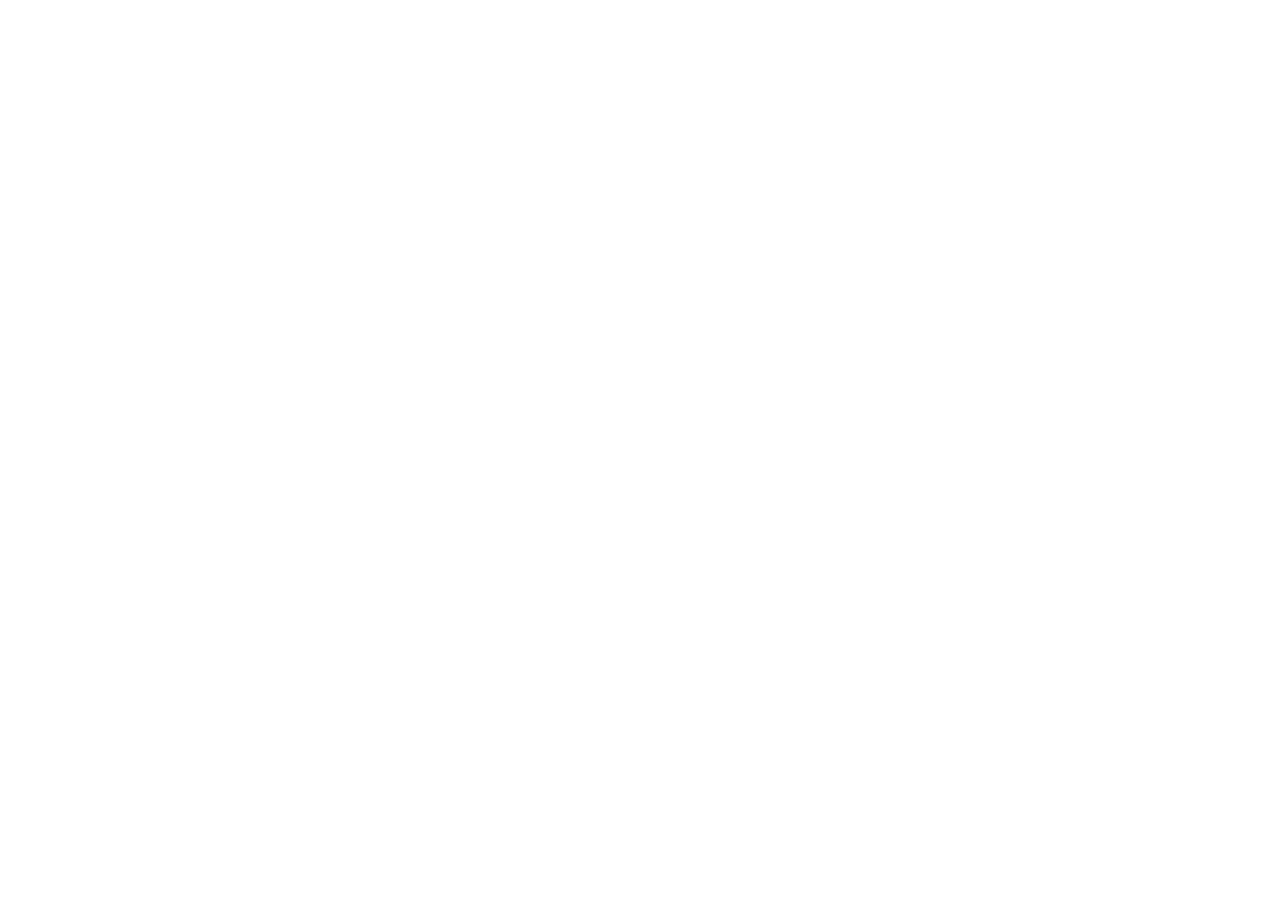
==== kiosk.html @ e1cd1c3a "Added HTML and CSS files" ====
<!DOCTYPE html>
<html lang="en">
<head>
  <meta charset="UTF-8">
  <meta name="viewport" content="width=device-width, initial-scale=1.0">
  <title>HallLine — Student Kiosk</title>
  <link rel="stylesheet" href="./styles/tokens.css">
  <link rel="stylesheet" href="./styles/reset.css">
  <link rel="stylesheet" href="./styles/layout.css">
  <link rel="stylesheet" href="./styles/components.css">
  <link rel="stylesheet" href="./styles/views/kiosk.css">
</head>
<body class="page-kiosk">
  <header class="kiosk-header"></header>

  <section class="kiosk-setup" hidden></section>

  <main class="kiosk-grid">
    <section class="kiosk-checkout">
      <section class="checkout-signin"></section>
      <section class="checkout-webcam" hidden></section>
      <section class="checkout-destinations" hidden></section>
    </section>

    <section class="kiosk-active-passes"></section>
  </main>

  <section class="return-verify-prompt" hidden></section>
</body>
</html>
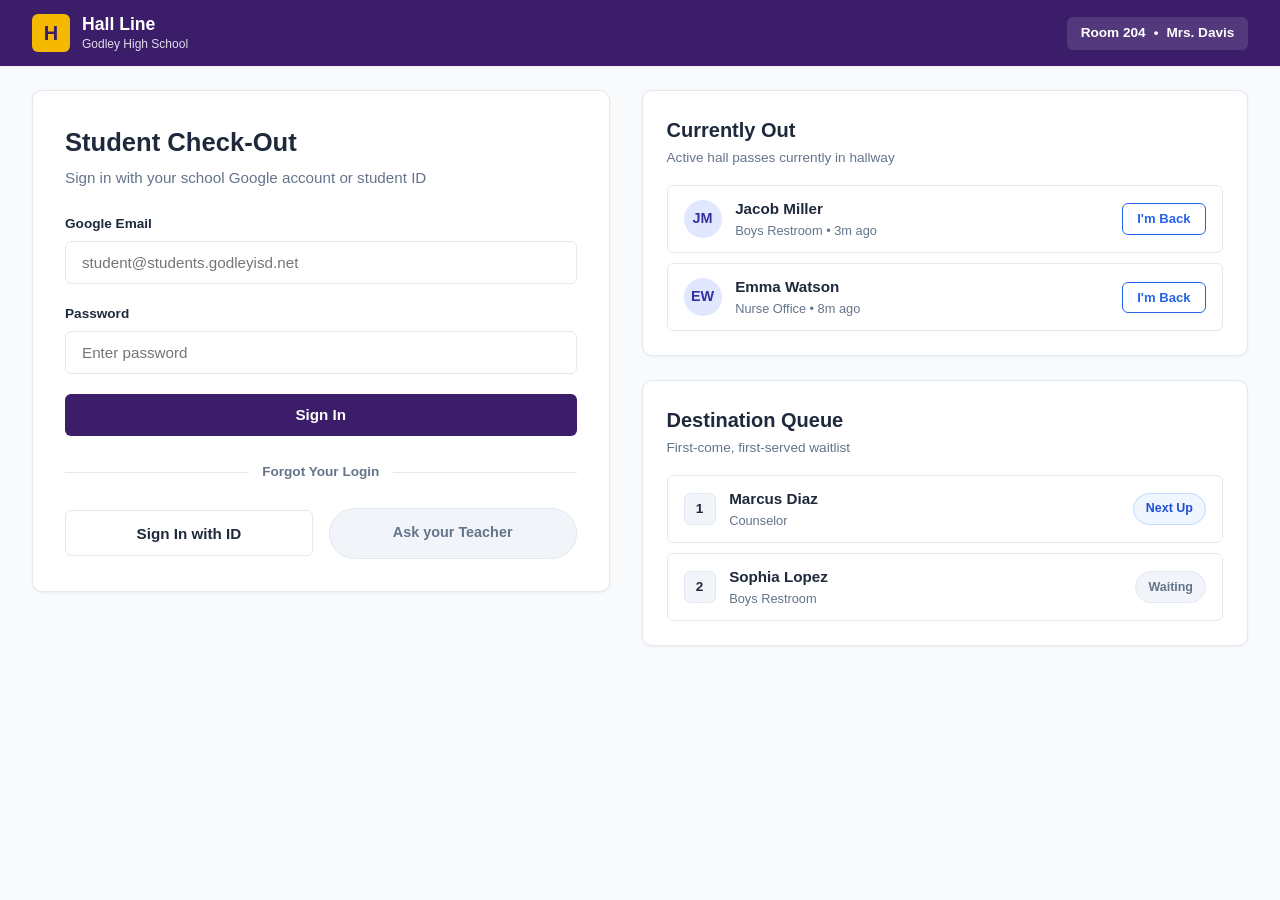
==== commit 4cb05932: "Finished up Styling and Adding Features on kiosk.html Updated this file: - index.html - kiosk.html -" ====
--- a/kiosk.html
+++ b/kiosk.html
@@ -11,20 +11,175 @@
   <link rel="stylesheet" href="./styles/views/kiosk.css">
 </head>
 <body class="page-kiosk">
-  <header class="kiosk-header"></header>
+  <header class="site-header">
+    <div class="logo-container">
+      <div class="logo-mark">H</div>
+      <div class="logo-text">
+        <h2 class="logo-title">Hall Line</h2>
+        <span class="logo-subtitle">Godley High School</span>
+      </div>
+    </div>
+    <div class="header-room-info">
+      <span>Room 204</span>
+      <span>•</span>
+      <span>Mrs. Davis</span>
+    </div>
+  </header>
 
-  <section class="kiosk-setup" hidden></section>
+  <main class="kiosk-container">
+    <section class="kiosk-left">
+      <div class="signin-box" id="signinBox">
+        <div class="section-title-wrap">
+          <h1 class="section-title">Student Check-Out</h1>
+          <p class="section-desc">Sign in with your school Google account or student ID</p>
+        </div>
 
-  <main class="kiosk-grid">
-    <section class="kiosk-checkout">
-      <section class="checkout-signin"></section>
-      <section class="checkout-webcam" hidden></section>
-      <section class="checkout-destinations" hidden></section>
+        <form id="formStudentSignIn" class="signin-form" novalidate>
+          <div class="form-group">
+            <label for="inputEmail" class="form-label">Google Email</label>
+            <input type="email" id="inputEmail" class="form-input" placeholder="student@students.godleyisd.net" required autocomplete="off">
+          </div>
+
+          <div class="form-group">
+            <label for="inputPassword" class="form-label">Password</label>
+            <input type="password" id="inputPassword" class="form-input" placeholder="Enter password" required autocomplete="off">
+          </div>
+
+          <button type="submit" class="btn-primary">Sign In</button>
+
+          <div class="signin-divider">
+            <span>Forgot Your Login</span>
+          </div>
+
+          <div class="signin-actions-row">
+            <button type="button" class="btn-id-signin" id="btnIdSignIn">Sign In with ID</button>
+            <div class="pill-ask-teacher">Ask your Teacher</div>
+          </div>
+
+          <div class="signin-error" id="signinError" hidden></div>
+        </form>
+      </div>
+
+      <div class="destination-sheet" id="destinationSheet" hidden>
+        <div class="destination-header">
+          <div class="verified-student-bar">
+            <span class="verified-icon">✓</span>
+            <span class="verified-name" id="verifiedStudentName">Student Verified</span>
+            <button type="button" class="btn-cancel-signin" id="btnCancelSignIn">Cancel</button>
+          </div>
+          <h2 class="destination-title">Choose Your Destination</h2>
+          <p class="destination-desc">Select where you are heading or join the queue</p>
+        </div>
+
+        <div class="destination-grid" id="destinationGrid">
+          <button type="button" class="destination-card" data-destination="Boys Restroom">
+            <span class="dest-name">Boys Restroom</span>
+            <span class="dest-status dest-status--open">Open Spot</span>
+          </button>
+
+          <button type="button" class="destination-card" data-destination="Girls Restroom">
+            <span class="dest-name">Girls Restroom</span>
+            <span class="dest-status dest-status--open">Open Spot</span>
+          </button>
+
+          <button type="button" class="destination-card" data-destination="Nurse Office">
+            <span class="dest-name">Nurse Office</span>
+            <span class="dest-status dest-status--open">Open Spot</span>
+          </button>
+
+          <button type="button" class="destination-card" data-destination="Main Office">
+            <span class="dest-name">Main Office</span>
+            <span class="dest-status dest-status--open">Open Spot</span>
+          </button>
+
+          <button type="button" class="destination-card" data-destination="Counselor">
+            <span class="dest-name">Counselor</span>
+            <span class="dest-status dest-status--full">Join Queue</span>
+          </button>
+
+          <button type="button" class="destination-card" data-destination="Other">
+            <span class="dest-name">Other</span>
+            <span class="dest-status dest-status--open">Open Spot</span>
+          </button>
+        </div>
+
+        <div class="other-input-wrap" id="otherInputWrap" hidden>
+          <label for="inputOtherWhere" class="form-label">Where are you going?</label>
+          <div class="other-input-row">
+            <input type="text" id="inputOtherWhere" class="form-input" placeholder="e.g. Band Hall, Room 102">
+            <button type="button" class="btn-primary" id="btnConfirmOther">Confirm Pass</button>
+          </div>
+        </div>
+      </div>
     </section>
 
-    <section class="kiosk-active-passes"></section>
+    <section class="kiosk-right">
+      <div class="panel-section panel-currently-out">
+        <div class="panel-header">
+          <h2 class="panel-title">Currently Out</h2>
+          <p class="panel-desc">Active hall passes currently in hallway</p>
+        </div>
+        <div class="out-list-wrapper" id="outListWrapper">
+          <div class="out-list" id="currentlyOutList"></div>
+        </div>
+      </div>
+
+      <div class="panel-section panel-queue">
+        <div class="panel-header">
+          <h2 class="panel-title">Destination Queue</h2>
+          <p class="panel-desc">First-come, first-served waitlist</p>
+        </div>
+        <div class="queue-list-wrapper" id="queueListWrapper">
+          <div class="queue-list" id="queueList"></div>
+        </div>
+      </div>
+    </section>
   </main>
 
-  <section class="return-verify-prompt" hidden></section>
+  <div class="modal-overlay" id="modalVerifyReturn" hidden>
+    <div class="modal-card">
+      <h3 class="modal-title">Verify Return</h3>
+      <p class="modal-desc">Confirm that <strong id="verifyReturnStudentName"></strong> has returned to class.</p>
+      
+      <div class="modal-form">
+        <div class="form-group">
+          <label for="inputVerifyPassword" class="form-label">Enter Password or Scan ID</label>
+          <input type="password" id="inputVerifyPassword" class="form-input" placeholder="Password or scan badge">
+        </div>
+        <div class="modal-buttons">
+          <button type="button" class="btn-secondary" id="btnCancelVerifyReturn">Cancel</button>
+          <button type="button" class="btn-primary" id="btnConfirmReturn">I'm Back</button>
+        </div>
+      </div>
+    </div>
+  </div>
+
+  <div class="modal-overlay" id="modalQueueTurn" hidden>
+    <div class="modal-card modal-card--center">
+      <div class="turn-badge">Turn Available</div>
+      <h2 class="turn-student-name" id="turnStudentName">Marcus Diaz</h2>
+      <p class="turn-question">Are you still wanting to go to <strong id="turnDestination">Counselor</strong>?</p>
+      
+      <div class="modal-buttons">
+        <button type="button" class="btn-secondary" id="btnRemoveFromQueue">Remove from Queue</button>
+        <button type="button" class="btn-primary" id="btnCheckoutFromQueue">Checkout</button>
+      </div>
+    </div>
+  </div>
+
+  <div class="modal-overlay" id="modalWebcamScanner" hidden>
+    <div class="modal-card modal-card--scanner">
+      <h3 class="modal-title">Scan Student ID</h3>
+      <p class="modal-desc">Hold barcode up to camera or use demo test badge</p>
+      <div id="scannerReader" class="scanner-viewport"></div>
+      <div class="scanner-actions">
+        <button type="button" class="btn-secondary" id="btnDemoScanCard">Simulate Badge Scan</button>
+        <button type="button" class="btn-secondary" id="btnCloseScanner">Cancel</button>
+      </div>
+    </div>
+  </div>
+
+  <script src="./assets/html5-qrcode.min.js"></script>
+  <script src="./scripts/kiosk.js"></script>
 </body>
 </html>
--- a/styles/tokens.css
+++ b/styles/tokens.css
@@ -0,0 +1,32 @@
+:root {
+  /* Brand */
+  --color-brand-purple: #3b1d6a;
+  --color-brand-gold: #f5b800;
+
+  /* Role Colors */
+  --color-student: #2563eb;
+  --color-teacher: #16a34a;
+  --color-admin: #dc2626;
+
+  /* Neutrals */
+  --color-bg: #f8fafc;
+  --color-card-bg: #ffffff;
+  --color-text-main: #1e293b;
+  --color-text-muted: #64748b;
+  --color-border: #e2e8f0;
+
+  /* Typography */
+  --font-sans: Arial, Helvetica, sans-serif;
+
+  /* Shadows & Radius */
+  --radius-sm: 6px;
+  --radius-md: 10px;
+  --radius-full: 9999px;
+  --shadow-sm: 0 1px 3px rgba(0, 0, 0, 0.06);
+  --shadow-md: 0 4px 12px rgba(0, 0, 0, 0.08);
+  --shadow-hover: 0 8px 20px rgba(0, 0, 0, 0.12);
+
+  /* Transitions */
+  --transition-speed: 0.25s;
+  --transition-ease: ease;
+}
--- a/styles/layout.css
+++ b/styles/layout.css
@@ -0,0 +1,18 @@
+body {
+  min-height: 100vh;
+  display: flex;
+  flex-direction: column;
+}
+
+.site-header {
+  width: 100%;
+}
+
+.sign-in-shell {
+  flex: 1;
+  display: flex;
+  flex-direction: column;
+  align-items: center;
+  justify-content: center;
+  padding: 2.5rem 1.5rem;
+}
--- a/styles/components.css
+++ b/styles/components.css
@@ -0,0 +1,58 @@
+/* Site Header */
+.site-header {
+  display: flex;
+  align-items: center;
+  justify-content: space-between;
+  padding: 0.85rem 2rem;
+  background-color: var(--color-brand-purple);
+  color: #ffffff;
+  box-shadow: var(--shadow-sm);
+}
+
+.logo-container {
+  display: flex;
+  align-items: center;
+  gap: 0.75rem;
+}
+
+.logo-mark {
+  display: flex;
+  align-items: center;
+  justify-content: center;
+  width: 38px;
+  height: 38px;
+  background-color: var(--color-brand-gold);
+  color: var(--color-brand-purple);
+  font-weight: 700;
+  font-size: 1.25rem;
+  border-radius: var(--radius-sm);
+}
+
+.logo-text {
+  display: flex;
+  flex-direction: column;
+}
+
+.logo-title {
+  font-size: 1.1rem;
+  font-weight: 700;
+  line-height: 1.2;
+}
+
+.logo-subtitle {
+  font-size: 0.75rem;
+  opacity: 0.85;
+}
+
+/* Header Room Info */
+.header-room-info {
+  display: flex;
+  align-items: center;
+  gap: 0.5rem;
+  background-color: rgba(255, 255, 255, 0.12);
+  padding: 0.4rem 0.85rem;
+  border-radius: var(--radius-sm);
+  font-size: 0.85rem;
+  font-weight: 600;
+  color: #ffffff;
+}
--- a/styles/views/kiosk.css
+++ b/styles/views/kiosk.css
@@ -0,0 +1,642 @@
+/* Kiosk Grid Layout */
+.page-kiosk {
+  background-color: var(--color-bg);
+  min-height: 100vh;
+  display: flex;
+  flex-direction: column;
+}
+
+.kiosk-container {
+  flex: 1;
+  display: grid;
+  grid-template-columns: 1fr 1.05fr;
+  gap: 2rem;
+  padding: 1.5rem 2rem;
+  max-width: 1400px;
+  width: 100%;
+  margin: 0 auto;
+}
+
+/* Common Section Titles */
+.section-title-wrap {
+  margin-bottom: 1.5rem;
+}
+
+.section-title {
+  font-size: 1.6rem;
+  font-weight: 700;
+  color: var(--color-text-main);
+  margin-bottom: 0.35rem;
+}
+
+.section-desc {
+  font-size: 0.95rem;
+  color: var(--color-text-muted);
+}
+
+/* Left Hero Section */
+.kiosk-left {
+  display: flex;
+  flex-direction: column;
+  position: relative;
+}
+
+.signin-box {
+  background-color: var(--color-card-bg);
+  border-radius: var(--radius-md);
+  padding: 2rem;
+  box-shadow: var(--shadow-sm);
+  border: 1px solid var(--color-border);
+  transition: opacity var(--transition-speed) var(--transition-ease),
+              transform var(--transition-speed) var(--transition-ease);
+}
+
+.signin-form {
+  display: flex;
+  flex-direction: column;
+  gap: 1.25rem;
+}
+
+.form-group {
+  display: flex;
+  flex-direction: column;
+  gap: 0.4rem;
+}
+
+.form-label {
+  font-size: 0.85rem;
+  font-weight: 600;
+  color: var(--color-text-main);
+}
+
+.form-input {
+  width: 100%;
+  padding: 0.75rem 1rem;
+  border: 1px solid var(--color-border);
+  border-radius: var(--radius-sm);
+  font-family: inherit;
+  font-size: 0.95rem;
+  color: var(--color-text-main);
+  background-color: #ffffff;
+  outline: none;
+  transition: border-color var(--transition-speed) var(--transition-ease);
+}
+
+.form-input:focus {
+  border-color: var(--color-student);
+}
+
+/* Sign In Divider */
+.signin-divider {
+  display: flex;
+  align-items: center;
+  text-align: center;
+  margin: 0.35rem 0;
+}
+
+.signin-divider::before,
+.signin-divider::after {
+  content: "";
+  flex: 1;
+  border-bottom: 1px solid var(--color-border);
+}
+
+.signin-divider span {
+  padding: 0 0.85rem;
+  font-size: 0.85rem;
+  font-weight: 600;
+  color: var(--color-text-muted);
+}
+
+/* Sign In Actions */
+.signin-actions-row {
+  display: flex;
+  align-items: center;
+  justify-content: space-between;
+  gap: 1rem;
+}
+
+.btn-id-signin {
+  flex: 1;
+  display: flex;
+  align-items: center;
+  justify-content: center;
+  padding: 0.85rem 1.15rem;
+  background-color: #ffffff;
+  border: 1px solid var(--color-border);
+  border-radius: var(--radius-sm);
+  font-family: inherit;
+  font-size: 0.95rem;
+  font-weight: 700;
+  color: var(--color-text-main);
+  cursor: pointer;
+  transition: background-color var(--transition-speed) var(--transition-ease),
+              border-color var(--transition-speed) var(--transition-ease);
+}
+
+.btn-id-signin:hover {
+  background-color: var(--color-bg);
+  border-color: var(--color-student);
+}
+
+.pill-ask-teacher {
+  flex: 1;
+  display: flex;
+  align-items: center;
+  justify-content: center;
+  padding: 0.85rem 1.15rem;
+  background-color: #f1f5f9;
+  border-radius: var(--radius-full);
+  font-size: 0.9rem;
+  font-weight: 600;
+  color: var(--color-text-muted);
+  user-select: none;
+  border: 1px solid var(--color-border);
+  text-align: center;
+}
+
+.btn-primary {
+  padding: 0.8rem 1.25rem;
+  background-color: var(--color-brand-purple);
+  color: #ffffff;
+  border: none;
+  border-radius: var(--radius-sm);
+  font-family: inherit;
+  font-size: 0.95rem;
+  font-weight: 700;
+  cursor: pointer;
+  transition: background-color var(--transition-speed) var(--transition-ease);
+}
+
+.btn-primary:hover {
+  background-color: #2d1254;
+}
+
+.btn-secondary {
+  padding: 0.7rem 1.15rem;
+  background-color: #ffffff;
+  color: var(--color-text-main);
+  border: 1px solid var(--color-border);
+  border-radius: var(--radius-sm);
+  font-family: inherit;
+  font-size: 0.9rem;
+  font-weight: 600;
+  cursor: pointer;
+}
+
+.btn-secondary:hover {
+  background-color: var(--color-bg);
+}
+
+.signin-error {
+  padding: 0.65rem 0.9rem;
+  border-radius: var(--radius-sm);
+  background-color: #fef2f2;
+  border: 1px solid #fecaca;
+  color: #b91c1c;
+  font-size: 0.85rem;
+}
+
+/* Slide-Up Destination Sheet */
+.destination-sheet {
+  background-color: var(--color-card-bg);
+  border-radius: var(--radius-md);
+  padding: 2rem;
+  box-shadow: var(--shadow-sm);
+  border: 1px solid var(--color-border);
+  animation: slideUpFade 0.35s ease forwards;
+}
+
+@keyframes slideUpFade {
+  from {
+    opacity: 0;
+    transform: translateY(20px);
+  }
+  to {
+    opacity: 1;
+    transform: translateY(0);
+  }
+}
+
+.destination-header {
+  margin-bottom: 1.5rem;
+}
+
+.verified-student-bar {
+  display: flex;
+  align-items: center;
+  justify-content: space-between;
+  background-color: #f0fdf4;
+  border: 1px solid #bbf7d0;
+  padding: 0.5rem 0.85rem;
+  border-radius: var(--radius-sm);
+  margin-bottom: 1rem;
+}
+
+.verified-icon {
+  color: #16a34a;
+  font-weight: 800;
+  margin-right: 0.5rem;
+}
+
+.verified-name {
+  font-size: 0.9rem;
+  font-weight: 700;
+  color: #166534;
+  flex: 1;
+}
+
+.btn-cancel-signin {
+  background: none;
+  border: none;
+  color: var(--color-text-muted);
+  font-size: 0.8rem;
+  cursor: pointer;
+  text-decoration: underline;
+}
+
+.destination-title {
+  font-size: 1.45rem;
+  font-weight: 700;
+  color: var(--color-text-main);
+  margin-bottom: 0.25rem;
+}
+
+.destination-desc {
+  font-size: 0.9rem;
+  color: var(--color-text-muted);
+}
+
+/* Destination Cards Grid */
+.destination-grid {
+  display: grid;
+  grid-template-columns: repeat(2, 1fr);
+  gap: 1rem;
+}
+
+.destination-card {
+  background-color: #ffffff;
+  border: 1px solid var(--color-border);
+  border-radius: var(--radius-sm);
+  padding: 1.25rem 1rem;
+  display: flex;
+  flex-direction: column;
+  align-items: flex-start;
+  gap: 0.5rem;
+  cursor: pointer;
+  text-align: left;
+  font-family: inherit;
+  transition: border-color var(--transition-speed) var(--transition-ease),
+              box-shadow var(--transition-speed) var(--transition-ease),
+              transform var(--transition-speed) var(--transition-ease);
+}
+
+.destination-card:hover {
+  border-color: var(--color-student);
+  box-shadow: var(--shadow-sm);
+  transform: translateY(-2px);
+}
+
+.dest-name {
+  font-size: 1.05rem;
+  font-weight: 700;
+  color: var(--color-text-main);
+}
+
+.dest-status {
+  font-size: 0.78rem;
+  font-weight: 600;
+  padding: 0.2rem 0.55rem;
+  border-radius: var(--radius-full);
+}
+
+.dest-status--open {
+  background-color: #f0fdf4;
+  color: #15803d;
+  border: 1px solid #bbf7d0;
+}
+
+.dest-status--full {
+  background-color: #fffbeb;
+  color: #b45309;
+  border: 1px solid #fde68a;
+}
+
+.other-input-wrap {
+  margin-top: 1.25rem;
+  padding-top: 1.25rem;
+  border-top: 1px solid var(--color-border);
+}
+
+.other-input-row {
+  display: flex;
+  gap: 0.75rem;
+  margin-top: 0.4rem;
+}
+
+/* Right Panels */
+.kiosk-right {
+  display: flex;
+  flex-direction: column;
+  gap: 1.5rem;
+}
+
+.panel-section {
+  background-color: var(--color-card-bg);
+  border-radius: var(--radius-md);
+  padding: 1.5rem;
+  box-shadow: var(--shadow-sm);
+  border: 1px solid var(--color-border);
+  display: flex;
+  flex-direction: column;
+}
+
+.panel-header {
+  margin-bottom: 1rem;
+}
+
+.panel-title {
+  font-size: 1.25rem;
+  font-weight: 700;
+  color: var(--color-text-main);
+  margin-bottom: 0.2rem;
+}
+
+.panel-desc {
+  font-size: 0.85rem;
+  color: var(--color-text-muted);
+}
+
+/* Out & Queue Lists */
+.out-list-wrapper,
+.queue-list-wrapper {
+  max-height: 250px;
+  overflow-y: auto;
+  position: relative;
+  scrollbar-width: none;
+  -ms-overflow-style: none;
+}
+
+.out-list-wrapper::-webkit-scrollbar,
+.queue-list-wrapper::-webkit-scrollbar {
+  display: none;
+}
+
+.out-list-wrapper.is-overflowing,
+.queue-list-wrapper.is-overflowing {
+  box-shadow: inset 0 -12px 10px -10px rgba(0, 0, 0, 0.08);
+}
+
+.out-list,
+.queue-list {
+  display: flex;
+  flex-direction: column;
+  gap: 0.65rem;
+}
+
+/* Currently Out Bar */
+.pass-bar {
+  display: flex;
+  align-items: center;
+  gap: 0.85rem;
+  padding: 0.75rem 1rem;
+  background-color: #ffffff;
+  border: 1px solid var(--color-border);
+  border-radius: var(--radius-sm);
+  transition: background-color var(--transition-speed) var(--transition-ease);
+}
+
+.pass-bar:hover {
+  background-color: #f8fafc;
+}
+
+.pass-avatar {
+  width: 38px;
+  height: 38px;
+  border-radius: var(--radius-full);
+  background-color: #e0e7ff;
+  color: #3730a3;
+  display: flex;
+  align-items: center;
+  justify-content: center;
+  font-weight: 700;
+  font-size: 0.9rem;
+  flex-shrink: 0;
+}
+
+.pass-info {
+  flex: 1;
+  display: flex;
+  flex-direction: column;
+  min-width: 0;
+}
+
+.pass-name {
+  font-size: 0.95rem;
+  font-weight: 700;
+  color: var(--color-text-main);
+  white-space: nowrap;
+  overflow: hidden;
+  text-overflow: ellipsis;
+}
+
+.pass-destination {
+  font-size: 0.8rem;
+  color: var(--color-text-muted);
+}
+
+.btn-return {
+  padding: 0.45rem 0.9rem;
+  background-color: #ffffff;
+  border: 1px solid var(--color-student);
+  color: var(--color-student);
+  border-radius: var(--radius-sm);
+  font-family: inherit;
+  font-size: 0.82rem;
+  font-weight: 700;
+  cursor: pointer;
+  flex-shrink: 0;
+  transition: background-color var(--transition-speed) var(--transition-ease),
+              color var(--transition-speed) var(--transition-ease);
+}
+
+.btn-return:hover {
+  background-color: var(--color-student);
+  color: #ffffff;
+}
+
+/* Queue Bar */
+.queue-bar {
+  display: flex;
+  align-items: center;
+  gap: 0.85rem;
+  padding: 0.75rem 1rem;
+  background-color: #ffffff;
+  border: 1px solid var(--color-border);
+  border-radius: var(--radius-sm);
+}
+
+.queue-position {
+  width: 32px;
+  height: 32px;
+  border-radius: var(--radius-sm);
+  background-color: #f1f5f9;
+  color: var(--color-text-main);
+  display: flex;
+  align-items: center;
+  justify-content: center;
+  font-weight: 700;
+  font-size: 0.85rem;
+  flex-shrink: 0;
+  border: 1px solid var(--color-border);
+}
+
+.queue-pill {
+  padding: 0.35rem 0.75rem;
+  border-radius: var(--radius-full);
+  font-size: 0.78rem;
+  font-weight: 700;
+  flex-shrink: 0;
+}
+
+.queue-pill--next {
+  background-color: #eff6ff;
+  color: #1d4ed8;
+  border: 1px solid #bfdbfe;
+}
+
+.queue-pill--waiting {
+  background-color: #f1f5f9;
+  color: var(--color-text-muted);
+  border: 1px solid var(--color-border);
+}
+
+.empty-state {
+  padding: 1.5rem;
+  text-align: center;
+  font-size: 0.85rem;
+  color: var(--color-text-muted);
+}
+
+/* Modals */
+.modal-overlay {
+  position: fixed;
+  inset: 0;
+  background-color: rgba(15, 23, 42, 0.65);
+  backdrop-filter: blur(2px);
+  display: flex;
+  align-items: center;
+  justify-content: center;
+  padding: 1.5rem;
+  z-index: 1000;
+}
+
+.modal-overlay[hidden] {
+  display: none;
+}
+
+.modal-card {
+  background-color: #ffffff;
+  border-radius: var(--radius-md);
+  padding: 2rem;
+  width: 100%;
+  max-width: 440px;
+  box-shadow: var(--shadow-md);
+  animation: modalFadeIn 0.25s ease forwards;
+}
+
+.modal-card--center {
+  text-align: center;
+}
+
+.modal-card--scanner {
+  max-width: 500px;
+}
+
+@keyframes modalFadeIn {
+  from {
+    opacity: 0;
+    transform: scale(0.96);
+  }
+  to {
+    opacity: 1;
+    transform: scale(1);
+  }
+}
+
+.modal-title {
+  font-size: 1.35rem;
+  font-weight: 700;
+  color: var(--color-text-main);
+  margin-bottom: 0.4rem;
+}
+
+.modal-desc {
+  font-size: 0.9rem;
+  color: var(--color-text-muted);
+  margin-bottom: 1.25rem;
+}
+
+.modal-form {
+  display: flex;
+  flex-direction: column;
+  gap: 1.25rem;
+}
+
+.modal-buttons {
+  display: flex;
+  justify-content: flex-end;
+  gap: 0.75rem;
+  margin-top: 0.5rem;
+}
+
+.modal-card--center .modal-buttons {
+  justify-content: center;
+}
+
+.turn-badge {
+  display: inline-block;
+  font-size: 0.78rem;
+  font-weight: 700;
+  color: #15803d;
+  background-color: #f0fdf4;
+  border: 1px solid #bbf7d0;
+  padding: 0.25rem 0.75rem;
+  border-radius: var(--radius-full);
+  margin-bottom: 0.75rem;
+}
+
+.turn-student-name {
+  font-size: 1.75rem;
+  font-weight: 800;
+  color: var(--color-brand-purple);
+  margin-bottom: 0.5rem;
+}
+
+.turn-question {
+  font-size: 1rem;
+  color: var(--color-text-main);
+  margin-bottom: 1.5rem;
+}
+
+.scanner-viewport {
+  width: 100%;
+  min-height: 220px;
+  background-color: #0f172a;
+  border-radius: var(--radius-sm);
+  overflow: hidden;
+  margin-bottom: 1rem;
+}
+
+.scanner-actions {
+  display: flex;
+  justify-content: space-between;
+  gap: 0.75rem;
+}
+
+/* Responsive */
+@media (max-width: 900px) {
+  .kiosk-container {
+    grid-template-columns: 1fr;
+  }
+}
